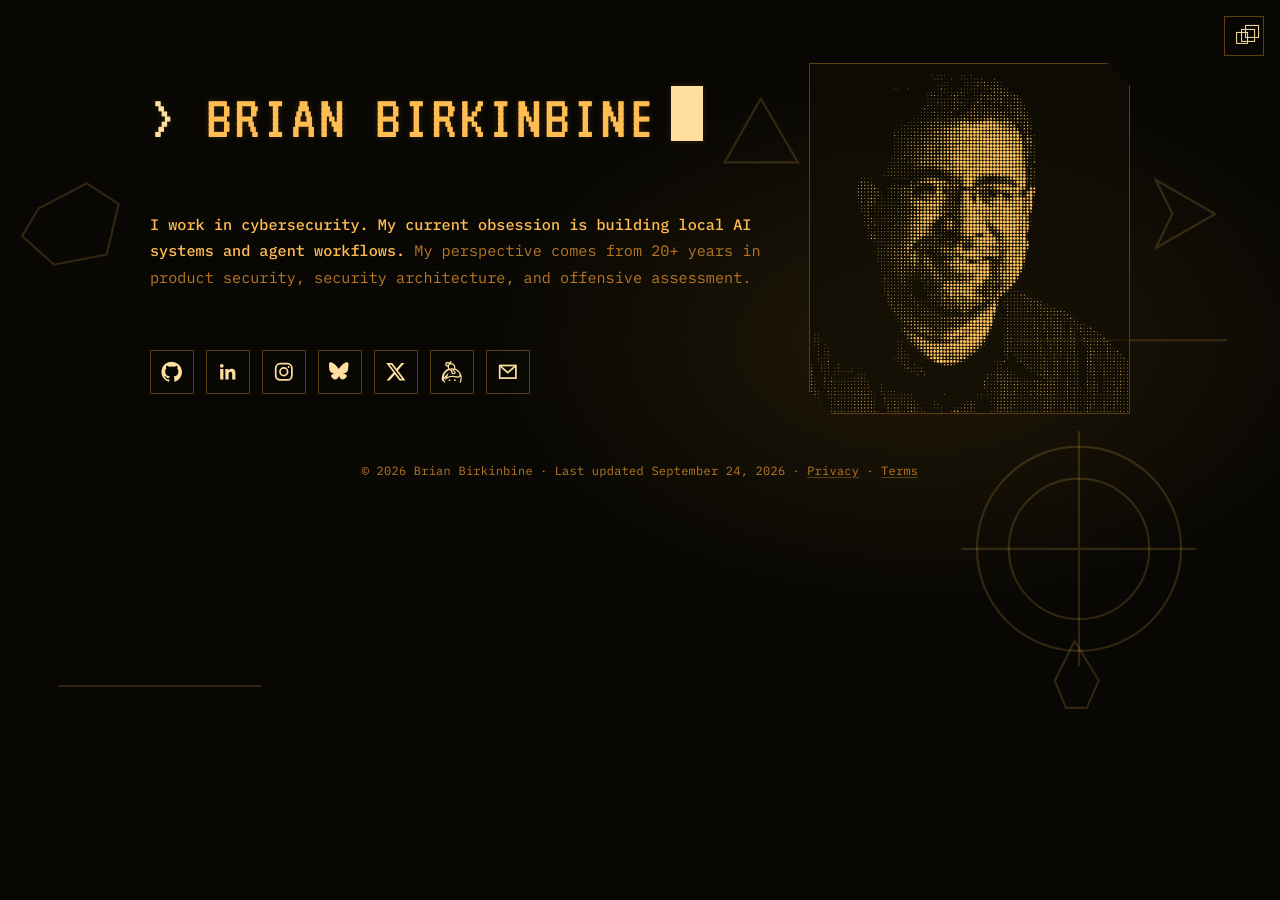
==== index.html @ 3571faff "Refine Easter egg prompts and Origin Code theme" ====
<!DOCTYPE html>
<html lang="en">
  <head>
    <meta charset="UTF-8" />
    <meta name="viewport" content="width=device-width, initial-scale=1.0" />
    <link rel="icon" href="/favicon.svg" type="image/svg+xml" />
    <title>Brian Birkinbine | AI Systems, Agents &amp; Cybersecurity</title>
    <meta name="description" content="Brian Birkinbine works in cybersecurity and is currently focused on building local AI systems and agent workflows, informed by 20+ years in product security, security architecture, and offensive assessment." />
    <link rel="canonical" href="https://brianbirkinbine.com/" />
    <meta property="og:type" content="profile" />
    <meta property="og:locale" content="en_US" />
    <meta property="og:site_name" content="Brian Birkinbine" />
    <meta property="og:title" content="Brian Birkinbine | AI Systems, Agents &amp; Cybersecurity" />
    <meta property="og:description" content="Working in cybersecurity, currently focused on building local AI systems and agent workflows, with 20+ years in product security, security architecture, and offensive assessment." />
    <meta property="og:url" content="https://brianbirkinbine.com/" />
    <meta name="twitter:card" content="summary" />
    <meta name="twitter:title" content="Brian Birkinbine | AI Systems, Agents &amp; Cybersecurity" />
    <meta name="twitter:description" content="Working in cybersecurity, currently focused on building local AI systems and agent workflows, with 20+ years in product security, security architecture, and offensive assessment." />
    <script type="application/ld+json">
      {
        "@context": "https://schema.org",
        "@graph": [
          {
            "@type": "WebSite",
            "@id": "https://brianbirkinbine.com/#website",
            "url": "https://brianbirkinbine.com/",
            "name": "Brian Birkinbine"
          },
          {
            "@type": "ProfilePage",
            "@id": "https://brianbirkinbine.com/#profilepage",
            "url": "https://brianbirkinbine.com/",
            "name": "Brian Birkinbine | AI Systems, Agents & Cybersecurity",
            "isPartOf": { "@id": "https://brianbirkinbine.com/#website" },
            "mainEntity": { "@id": "https://brianbirkinbine.com/#person" }
          },
          {
            "@type": "Person",
            "@id": "https://brianbirkinbine.com/#person",
            "name": "Brian Birkinbine",
            "url": "https://brianbirkinbine.com/",
            "jobTitle": "Senior Cybersecurity Practitioner",
            "description": "Works in cybersecurity and is currently focused on building local AI systems and agent workflows, informed by 20+ years in product security, security architecture, and offensive assessment.",
            "sameAs": [
              "https://github.com/bbirkinbine",
              "https://www.linkedin.com/in/brianbirkinbine/",
              "https://www.instagram.com/brianbirkinbine/",
              "https://bsky.app/profile/brianbirkinbine.bsky.social",
              "https://x.com/brianbirkinbine",
              "https://keybase.io/brianbirkinbine"
            ]
          }
        ]
      }
    </script>
    <link rel="preconnect" href="https://fonts.googleapis.com" />
    <link rel="preconnect" href="https://fonts.gstatic.com" crossorigin />
    <link
      href="https://fonts.googleapis.com/css2?family=IBM+Plex+Mono:wght@400;500;600&amp;family=VT323&amp;display=swap"
      rel="stylesheet"
    />
    <!-- The cursor is waiting. Some passwords are names. Some codes begin with two steps up. -->
    <script src="theme.js?v=20260924-3"></script>
    <script type="module" src="easter-egg.mjs?v=20260924-12"></script>
    <script type="module" src="dot-portrait.mjs?v=20260923-1"></script>
    <link rel="stylesheet" href="styles.css?v=20260924-5" />
  </head>
  <body class="home-page terminal">
    <button class="style-toggle" type="button" aria-label="Switch visual style" title="Switch visual style">
      <span class="style-toggle-icon" aria-hidden="true"></span>
    </button>
    <main class="home" aria-labelledby="page-title">
      <div class="origin-flight" aria-hidden="true">
        <span class="origin-stage">STAGE 01</span>
        <span class="origin-option"></span>
        <span class="origin-option"></span>
        <span class="origin-option"></span>
        <svg class="origin-ship" viewBox="0 0 96 40" shape-rendering="crispEdges">
          <g>
            <rect x="0" y="17" width="10" height="6" fill="#d82800" />
            <rect x="6" y="13" width="14" height="14" fill="#f07818" />
            <rect x="14" y="9" width="22" height="22" fill="#f8f8d8" />
            <rect x="22" y="5" width="18" height="8" fill="#3cbcfc" />
            <rect x="22" y="27" width="18" height="8" fill="#3cbcfc" />
            <rect x="34" y="10" width="24" height="20" fill="#0878d8" />
            <rect x="50" y="14" width="26" height="12" fill="#f8f8d8" />
            <rect x="72" y="17" width="18" height="6" fill="#3cbcfc" />
            <rect x="86" y="19" width="10" height="2" fill="#f8f8d8" />
            <rect x="39" y="13" width="10" height="6" fill="#001848" />
            <rect x="28" y="15" width="8" height="10" fill="#d82800" />
          </g>
        </svg>
      </div>

      <figure class="dot-portrait" role="img" aria-label="Halftone portrait of Brian Birkinbine">
        <canvas data-dot-portrait aria-hidden="true"></canvas>
      </figure>

      <h1 id="page-title">
        <span class="prompt-mark" aria-hidden="true">&gt;</span>
        Brian Birkinbine<span class="terminal-cursor" aria-hidden="true"></span>
      </h1>

      <p class="profile-intro">
        <span class="profile-intro-lede">I work in cybersecurity. My current obsession is building local AI systems and agent workflows.</span>
        My perspective comes from 20+ years in product security, security architecture, and offensive assessment.
      </p>

      <nav class="profile-links" aria-label="Social and professional profiles">
        <a href="https://github.com/bbirkinbine" target="_blank" rel="me noopener noreferrer" aria-label="GitHub" title="GitHub">
          <svg viewBox="0 0 24 24" aria-hidden="true">
            <path d="M12 .7a11.5 11.5 0 0 0-3.64 22.41c.58.1.79-.25.79-.56v-2.23c-3.23.7-3.91-1.37-3.91-1.37-.53-1.34-1.29-1.7-1.29-1.7-1.05-.72.08-.71.08-.71 1.17.08 1.78 1.2 1.78 1.2 1.04 1.78 2.72 1.27 3.38.97.1-.75.4-1.27.74-1.56-2.58-.29-5.29-1.29-5.29-5.68 0-1.26.45-2.28 1.19-3.09-.12-.29-.52-1.46.11-3.05 0 0 .97-.31 3.16 1.18a10.98 10.98 0 0 1 5.75 0c2.19-1.49 3.15-1.18 3.15-1.18.63 1.59.23 2.76.11 3.05.74.81 1.19 1.83 1.19 3.09 0 4.4-2.72 5.38-5.31 5.67.42.36.79 1.07.79 2.16v3.2c0 .31.21.67.8.56A11.5 11.5 0 0 0 12 .7Z" />
          </svg>
        </a>
        <a href="https://www.linkedin.com/in/brianbirkinbine/" target="_blank" rel="me noopener noreferrer" aria-label="LinkedIn" title="LinkedIn">
          <svg viewBox="0 0 24 24" aria-hidden="true">
            <path d="M20.45 20.45h-3.56v-5.57c0-1.33-.03-3.04-1.85-3.04-1.85 0-2.14 1.45-2.14 2.94v5.67H9.34V8.98h3.42v1.57h.05c.47-.9 1.64-1.85 3.37-1.85 3.6 0 4.27 2.37 4.27 5.46v6.29ZM5.32 7.41a2.06 2.06 0 1 1 0-4.12 2.06 2.06 0 0 1 0 4.12Zm1.78 13.04H3.54V8.98H7.1v11.47Z" />
          </svg>
        </a>
        <a href="https://www.instagram.com/brianbirkinbine/" target="_blank" rel="me noopener noreferrer" aria-label="Instagram" title="Instagram">
          <svg class="stroke-icon" viewBox="0 0 24 24" aria-hidden="true">
            <rect x="3" y="3" width="18" height="18" rx="5" />
            <circle cx="12" cy="12" r="4.25" />
            <circle class="icon-dot" cx="17.4" cy="6.7" r="1.1" />
          </svg>
        </a>
        <a href="https://bsky.app/profile/brianbirkinbine.bsky.social" target="_blank" rel="me noopener noreferrer" aria-label="Bluesky" title="Bluesky">
          <svg viewBox="0 0 24 24" aria-hidden="true">
            <path d="M12 10.8c-1.09-2.11-4.05-6.05-6.8-8C2.57.94 1.56 1.27.9 1.57.14 1.91 0 3.08 0 3.77c0 .69.38 5.65.62 6.48.82 2.74 3.72 3.66 6.39 3.36-4.67.69-5.88 2.96-3.31 5.23 4.89 4.32 6.9-.92 7.44-2.11.54 1.19 2.12 6.34 7.35 2.11 2.96-2.4.81-4.54-3.86-5.23 2.67.3 5.57-.62 6.38-3.36.25-.83.63-5.79.63-6.48 0-.69-.14-1.86-.9-2.2-.66-.3-1.67-.62-4.3 1.24-2.75 1.94-5.71 5.88-6.8 7.99H12Z" />
          </svg>
        </a>
        <a href="https://x.com/brianbirkinbine" target="_blank" rel="me noopener noreferrer" aria-label="X" title="X">
          <svg viewBox="0 0 24 24" aria-hidden="true">
            <path d="M18.24 2.25h3.31l-7.23 8.26 8.51 11.24h-6.66l-5.21-6.82-5.97 6.82H1.68l7.73-8.84L1.25 2.25h6.83l4.71 6.23 5.45-6.23Zm-1.16 17.52h1.84L7.08 4.13H5.12l11.96 15.64Z" />
          </svg>
        </a>
        <a href="https://keybase.io/brianbirkinbine" target="_blank" rel="me noopener noreferrer" aria-label="Keybase" title="Keybase">
          <svg viewBox="0 0 24 24" aria-hidden="true">
            <path d="M10.445 21.372a.953.953 0 1 1-.955-.954c.524 0 .951.43.951.955m5.923-.001a.953.953 0 1 1-.958-.954c.526 0 .954.43.954.955m4.544-9.16l-.156-.204c-.046-.06-.096-.116-.143-.175-.045-.06-.094-.113-.141-.169-.104-.12-.21-.239-.32-.359l-.075-.08-.091-.099-.135-.13c-.015-.019-.032-.035-.05-.054a10.87 10.87 0 0 0-3.955-2.504l-.23-.078.035-.083a4.109 4.109 0 0 0-.12-3.255 4.11 4.11 0 0 0-2.438-2.16c-.656-.216-1.23-.319-1.712-.305-.033-.105-.1-.577.496-1.848L10.662 0l-.287.399c-.33.455-.648.895-.945 1.328a1.857 1.857 0 0 0-1.245-.58L6.79 1.061h-.012c-.033-.003-.07-.003-.104-.003-.99 0-1.81.771-1.87 1.755l-.088 1.402v.003a1.876 1.876 0 0 0 1.755 1.98l1.002.06c-.065.84.073 1.62.405 2.306a11.28 11.28 0 0 0-3.66 2.484C.912 14.392.912 18.052.912 20.995v1.775l1.305-1.387c.266.93.652 1.807 1.145 2.615H5.06a9.197 9.197 0 0 1-1.68-3.848l1.913-2.03-.985 3.09 1.74-1.267c3.075-2.234 6.745-2.75 10.91-1.53 1.806.533 3.56.04 4.474-1.256l.104-.165c.09.498.14.998.14 1.496 0 1.563-.254 3.687-1.38 5.512h1.612c.776-1.563 1.181-3.432 1.181-5.512-.001-2.2-.786-4.421-2.184-6.274zM8.894 6.192c.122-1.002.577-1.949 1.23-2.97a1.36 1.36 0 0 0 1.283.749c.216-.008.604.025 1.233.232a2.706 2.706 0 0 1 1.608 1.425c.322.681.349 1.442.079 2.15a2.69 2.69 0 0 1-.806 1.108l-.408-.502-.002-.003a1.468 1.468 0 0 0-2.06-.205c-.334.27-.514.66-.534 1.058-1.2-.54-1.8-1.643-1.628-3.04zm4.304 5.11l-.52.425a.228.228 0 0 1-.323-.032l-.11-.135a.238.238 0 0 1 .034-.334l.51-.42-1.056-1.299a.307.307 0 0 1 .044-.436.303.303 0 0 1 .435.041l2.963 3.646a.309.309 0 0 1-.168.499.315.315 0 0 1-.31-.104l-.295-.365-1.045.854a.244.244 0 0 1-.154.055.237.237 0 0 1-.186-.09l-.477-.58a.24.24 0 0 1 .035-.335l1.05-.858-.425-.533zM7.752 4.866l-1.196-.075a.463.463 0 0 1-.435-.488l.09-1.4a.462.462 0 0 1 .461-.437h.024l1.401.091a.459.459 0 0 1 .433.488l-.007.101a9.27 9.27 0 0 0-.773 1.72zm12.525 11.482c-.565.805-1.687 1.08-2.924.718-3.886-1.141-7.397-.903-10.469.7l1.636-5.122-5.29 5.609c.098-3.762 2.452-6.967 5.757-8.312.471.373 1.034.66 1.673.841.16.044.322.074.48.102a1.41 1.41 0 0 0 .21 1.408l.075.09c-.172.45-.105.975.221 1.374l.476.582a1.39 1.39 0 0 0 1.079.513c.32 0 .635-.111.886-.314l.285-.232c.174.074.367.113.566.113a1.45 1.45 0 0 0 .928-.326c.623-.51.72-1.435.209-2.06l-1.67-2.057a4.07 4.07 0 0 0 .408-.38c.135.036.27.077.4.12.266.096.533.197.795.314a9.55 9.55 0 0 1 2.77 1.897c.03.03.06.055.086.083l.17.176c.038.039.076.079.11.12.08.085.16.175.24.267l.126.15c.045.053.086.104.13.16l.114.15c.04.05.079.102.117.154.838 1.149.987 2.329.404 3.157v.005zM7.718 4.115l-.835-.05.053-.836.834.051z" />
          </svg>
        </a>
        <a href="mailto:brianbirkinbine@protonmail.com" aria-label="Email Brian Birkinbine" title="Email">
          <svg class="stroke-icon" viewBox="0 0 24 24" aria-hidden="true">
            <rect x="3" y="5" width="18" height="14" />
            <path d="m4 6 8 7 8-7" />
          </svg>
        </a>
      </nav>

      <div class="origin-power-meter" aria-hidden="true">
        <span class="is-active">SPEED UP</span>
        <span>MISSILE</span>
        <span>DOUBLE</span>
        <span>LASER</span>
        <span>OPTION</span>
        <span>SHIELD</span>
      </div>
    </main>
    <footer class="site-footer">
      <span>&copy; 2026 Brian Birkinbine</span>
      <span aria-hidden="true">&middot;</span>
      <span>Last updated <time datetime="2026-09-24">September 24, 2026</time></span>
      <span aria-hidden="true">&middot;</span>
      <a href="/privacy.html">Privacy</a>
      <span aria-hidden="true">&middot;</span>
      <a href="/terms.html">Terms</a>
    </footer>
  </body>
</html>
---- styles.css ----
/*
 * Visual direction inspired by terminal.css by Jonas D. (MIT).
 * https://github.com/Gioni06/terminal.css
 */

:root {
  color-scheme: dark;
  --background: #020503;
  --surface: #06140a;
  --text: #55f27a;
  --muted: #2fae51;
  --line: #1d5f2f;
  --accent: #9affad;
  --accent-ink: #001405;
  --glow: 0 0 14px rgba(85, 242, 122, 0.3);
  --scanline: rgba(85, 242, 122, 0.04);
  --portrait-dot: #9affad;
}

:root[data-style="terminal"] {
  --background: #020503;
  --surface: #06140a;
  --text: #55f27a;
  --muted: #2fae51;
  --line: #1d5f2f;
  --accent: #9affad;
  --accent-ink: #001405;
  --glow: 0 0 14px rgba(85, 242, 122, 0.3);
  --scanline: rgba(85, 242, 122, 0.04);
  --portrait-dot: #9affad;
}

:root[data-style="arcade-night"] {
  --background: #05050b;
  --surface: rgba(12, 12, 25, 0.94);
  --text: #f4f5ff;
  --muted: #a8a5ca;
  --line: #514a7a;
  --accent: #ffcf45;
  --accent-ink: #171003;
  --glow: none;
  --scanline: rgba(146, 132, 255, 0.025);
  --portrait-dot: #73ecff;
}

:root[data-style="vector-field"] {
  --background: #080704;
  --surface: rgba(18, 15, 6, 0.91);
  --text: #ffbd52;
  --muted: #b87825;
  --line: #5f3d13;
  --accent: #ffe0a1;
  --accent-ink: #1a0d00;
  --glow: 0 0 7px rgba(255, 189, 82, 0.16);
  --scanline: rgba(255, 189, 82, 0.025);
  --portrait-dot: #ffc45f;
}

:root[data-style="red-grid"] {
  --background: #070302;
  --surface: rgba(22, 6, 4, 0.84);
  --text: #ff6047;
  --muted: #d96a55;
  --line: #6d2118;
  --accent: #ffc1a4;
  --accent-ink: #240300;
  --glow: 0 0 9px rgba(255, 61, 37, 0.2);
  --scanline: rgba(255, 62, 36, 0.018);
  --portrait-dot: #ff6b4d;
}

:root[data-style="origin-code"] {
  --background: #000718;
  --surface: #000d34;
  --text: #f8f8d8;
  --muted: #3cbcfc;
  --line: #0878d8;
  --accent: #f07818;
  --accent-ink: #180600;
  --glow: 3px 0 0 #0878d8, -3px 0 0 #d82800;
  --scanline: rgba(60, 188, 252, 0.025);
  --portrait-dot: #3cbcfc;
}

* {
  box-sizing: border-box;
  text-rendering: geometricprecision;
}

*::selection {
  color: var(--accent-ink);
  background: var(--accent);
}

html {
  font-family: "IBM Plex Mono", "Lucida Console", "Courier New", monospace;
  background: var(--background);
  color: var(--text);
}

body {
  position: relative;
  margin: 0;
  min-height: 100vh;
  color: var(--text);
  line-height: 1.6;
  background: var(--background);
  transition: color 140ms ease, background-color 140ms ease;
}

body::before {
  position: fixed;
  z-index: 10;
  inset: 0;
  pointer-events: none;
  content: "";
  background: repeating-linear-gradient(
    to bottom,
    transparent 0,
    transparent 3px,
    var(--scanline) 4px
  );
}

a {
  color: var(--accent);
  text-decoration: none;
}

a:hover,
a:focus-visible {
  color: var(--accent-ink);
  background: var(--accent);
}

a:focus-visible {
  outline: 1px solid var(--accent);
  outline-offset: 4px;
}

.home-page {
  display: flex;
  flex-direction: column;
  padding: clamp(3.5rem, 7vh, 5rem) 1.5rem 2rem;
}

.home {
  position: relative;
  z-index: 1;
  width: min(100%, 700px);
  margin: 0 auto;
  text-align: center;
}

.dot-portrait {
  width: clamp(13rem, 26vw, 15rem);
  max-width: 100%;
  margin: 0 auto 1.35rem;
}

.dot-portrait canvas {
  display: block;
  width: 100%;
  height: auto;
  aspect-ratio: 96 / 105;
}

.home h1 {
  margin: 0;
  color: var(--text);
  font-family: "VT323", "IBM Plex Mono", monospace;
  font-size: clamp(2.4rem, 7vw, 4rem);
  font-weight: 400;
  letter-spacing: 0.04em;
  line-height: 1.1;
  text-transform: uppercase;
  text-shadow: var(--glow);
}

.prompt-mark {
  color: var(--accent);
}

.profile-intro {
  position: relative;
  width: min(100%, 44rem);
  margin: 2rem auto 0;
  color: var(--muted);
  font-size: 0.95rem;
  line-height: 1.75;
  text-align: left;
}

.profile-intro-lede {
  color: var(--text);
  font-weight: 500;
}

.terminal-cursor {
  display: inline-block;
  width: 0.5em;
  height: 0.85em;
  margin-left: 0.22em;
  vertical-align: -0.06em;
  background: var(--accent);
  animation: terminal-cursor 900ms steps(1, end) infinite;
  box-shadow: var(--glow);
}

@keyframes terminal-cursor {
  0%,
  48% {
    opacity: 1;
  }

  49%,
  100% {
    opacity: 0;
  }
}

.easter-egg-message {
  position: fixed;
  z-index: 100;
  inset: 0;
  display: grid;
  padding: 1.5rem;
  place-items: center;
  pointer-events: none;
  opacity: 0;
  background: rgba(0, 0, 0, 0.72);
  transition: opacity 160ms ease;
}

.easter-egg-message.is-visible {
  opacity: 1;
}

.easter-egg-message__panel {
  width: min(100%, 36rem);
  padding: 1.5rem;
  color: #7cff9a;
  border: 1px solid currentColor;
  background: #020a04;
  box-shadow: 0 0 24px rgba(77, 255, 117, 0.2);
  font-family: "IBM Plex Mono", "Lucida Console", "Courier New", monospace;
  font-size: clamp(0.86rem, 2.8vw, 1.05rem);
  letter-spacing: 0.04em;
  text-transform: uppercase;
}

.easter-egg-message__panel p {
  margin: 0;
}

.easter-egg-message__panel p + p {
  margin-top: 0.55rem;
}

.easter-egg-message--origin .easter-egg-message__panel {
  color: #8be9ff;
  border-color: #ffad24;
  background: #02051a;
  box-shadow: 0 0 26px rgba(61, 194, 255, 0.25);
}

.easter-egg-message--origin .easter-egg-message__panel p:first-child {
  color: #ffad24;
}

.easter-egg-message--sudo .easter-egg-message__panel {
  color: var(--text);
  border-color: var(--line);
  background: var(--background);
  box-shadow: var(--glow);
  text-transform: none;
}

.easter-egg-message--prompt {
  pointer-events: auto;
}

.easter-egg-choices {
  display: flex;
  gap: 0.75rem;
  justify-content: flex-end;
  margin-top: 1.35rem;
}

.easter-egg-choice {
  min-width: 5.5rem;
  min-height: 2.75rem;
  padding: 0.55rem 1rem;
  color: #7cff9a;
  border: 1px solid currentColor;
  border-radius: 0;
  background: transparent;
  font: inherit;
  letter-spacing: 0.08em;
  cursor: pointer;
}

.easter-egg-choice:hover,
.easter-egg-choice:focus-visible {
  color: #020a04;
  background: #7cff9a;
  outline: 0;
}

.easter-egg-choice:focus-visible {
  box-shadow: 0 0 0 2px #020a04, 0 0 0 3px #7cff9a;
}

.profile-links {
  display: flex;
  align-items: center;
  justify-content: center;
  gap: 0.75rem;
  margin-top: 1.5rem;
}

.origin-flight,
.origin-power-meter {
  display: none;
}

.profile-links a {
  display: grid;
  width: 2.75rem;
  height: 2.75rem;
  place-items: center;
  color: var(--accent);
  border: 1px solid var(--line);
  border-radius: 0;
  background: transparent;
  transition: color 120ms ease, background-color 120ms ease, border-color 120ms ease;
}

.profile-links a:hover,
.profile-links a:focus-visible {
  color: var(--accent-ink);
  background: var(--accent);
  border-color: var(--accent);
}

.profile-links svg {
  width: 1.35rem;
  height: 1.35rem;
  fill: currentColor;
}

.profile-links .stroke-icon {
  fill: none;
  stroke: currentColor;
  stroke-width: 1.9;
}

.profile-links .icon-dot {
  fill: currentColor;
  stroke: none;
}

.site-footer {
  position: relative;
  z-index: 1;
  display: flex;
  flex-wrap: wrap;
  gap: 0.45rem;
  justify-content: center;
  margin-top: auto;
  padding: 1rem 1.5rem;
  color: var(--muted);
  font-size: 0.75rem;
  letter-spacing: 0.02em;
  text-align: center;
}

.site-footer a {
  color: var(--muted);
  text-decoration: underline;
  text-decoration-color: var(--line);
  text-underline-offset: 0.2em;
}

.home-page .site-footer {
  position: static;
  margin-top: 2rem;
  padding: 1rem 0;
}

.content-page {
  display: flex;
  flex-direction: column;
  min-height: 100vh;
}

.content-shell {
  position: relative;
  z-index: 1;
  width: min(calc(100% - 3rem), 760px);
  margin: 0 auto;
  padding: 3.5rem 0 4rem;
  line-height: 1.75;
}

.content-shell h1 {
  margin: 1rem 0 0.25rem;
  color: var(--text);
  font-family: "VT323", "IBM Plex Mono", monospace;
  font-size: clamp(2.5rem, 7vw, 4rem);
  font-weight: 400;
  letter-spacing: 0.03em;
  line-height: 1;
  text-transform: uppercase;
  text-shadow: var(--glow);
}

.content-shell h2 {
  margin: 0 0 0.7rem;
  color: var(--text);
  font-size: 1rem;
  font-weight: 600;
}

.content-shell p {
  margin: 0 0 1rem;
}

.content-shell section {
  margin: 1rem 0;
  padding: 1.15rem 1.3rem;
  border: 1px solid var(--line);
  border-left: 3px solid var(--accent);
  background: var(--surface);
}

.content-shell section p:last-child {
  margin-bottom: 0;
}

.content-shell section a {
  text-decoration: underline;
  text-decoration-color: var(--line);
  text-underline-offset: 0.2em;
}

.back-link,
.page-kicker,
.effective-date {
  color: var(--muted);
  font-size: 0.8rem;
}

.page-kicker {
  margin-top: 2rem !important;
  margin-bottom: 0 !important;
  text-transform: uppercase;
}

.effective-date {
  margin-bottom: 2.5rem !important;
}

.back-link {
  display: inline-block;
  padding: 0.25rem 0.5rem;
  border: 1px solid var(--line);
}

.style-toggle {
  position: fixed;
  z-index: 20;
  top: 1rem;
  right: 1rem;
  display: grid;
  width: 2.5rem;
  height: 2.5rem;
  padding: 0;
  place-items: center;
  color: var(--accent);
  background: var(--background);
  border: 1px solid var(--line);
  border-radius: 0;
  cursor: pointer;
  transition: color 120ms ease, background-color 120ms ease, border-color 120ms ease;
}

.style-toggle:hover,
.style-toggle:focus-visible {
  color: var(--accent-ink);
  background: var(--accent);
  border-color: var(--accent);
}

.style-toggle:focus-visible {
  outline: 1px solid var(--accent);
  outline-offset: 4px;
}

.style-toggle-icon,
.style-toggle-icon::before,
.style-toggle-icon::after {
  position: absolute;
  width: 0.72rem;
  height: 0.72rem;
  border: 1.5px solid currentColor;
  content: "";
}

.style-toggle-icon {
  position: relative;
  transform: translate(-0.12rem, 0.12rem);
}

.style-toggle-icon::before {
  top: -0.28rem;
  left: 0.26rem;
}

.style-toggle-icon::after {
  top: -0.52rem;
  left: 0.5rem;
}

/* Arcade Night: colorful raster-era cabinet art using original abstract sprites. */
:root[data-style="arcade-night"] body {
  background:
    radial-gradient(circle at 12% 14%, rgba(255, 74, 181, 0.11), transparent 26%),
    radial-gradient(circle at 88% 82%, rgba(59, 221, 255, 0.11), transparent 28%),
    var(--background);
}

:root[data-style="arcade-night"] body::after {
  position: fixed;
  z-index: 0;
  inset: 0;
  pointer-events: none;
  content: "";
  opacity: 0.78;
  color: var(--line);
  background-image:
    url("data:image/svg+xml,%3Csvg xmlns='http://www.w3.org/2000/svg' width='1200' height='760' viewBox='0 0 1200 760'%3E%3Cg fill='none' stroke-linecap='square' stroke-width='4'%3E%3Cpath stroke='%23ff4fba' stroke-opacity='.28' d='M82 132h12v12h12v12H94v12H82v-12H70v-12h12zM1055 505h14v14h14v14h-14v14h-14v-14h-14v-14h14z'/%3E%3Cpath stroke='%236ee7ff' stroke-opacity='.24' d='M1060 110l30 18-30 18 8-18zM130 590l34-18 16 16-16 16z'/%3E%3Cpath stroke='%23ffcf45' stroke-opacity='.24' d='M216 234h13v13h13v13h-13v13h-13v-13h-13v-13h13zM916 642h12v12h12v12h-12v12h-12v-12h-12v-12h12z'/%3E%3Cpath stroke='%239f8cff' stroke-opacity='.22' d='M973 275l14-13 21 7 7 21-14 16-24-5-8-14zM213 650l16-14 22 9 4 23-18 13-22-9z'/%3E%3C/g%3E%3C/svg%3E"),
    radial-gradient(circle, currentColor 0 1px, transparent 1.4px);
  background-position: center, 11px 17px;
  background-size: min(100vw, 1200px) auto, 83px 83px;
}

:root[data-style="arcade-night"] .home {
  display: grid;
  grid-template-areas:
    "portrait title"
    "portrait intro"
    "portrait links";
  grid-template-columns: minmax(12rem, 0.78fr) minmax(0, 1.55fr);
  gap: 1.15rem 2rem;
  align-items: start;
  width: min(100%, 940px);
  text-align: left;
}

:root[data-style="arcade-night"] .dot-portrait {
  grid-area: portrait;
  align-self: center;
  width: 100%;
  margin: 0;
  border-bottom: 3px solid var(--accent);
  background: linear-gradient(180deg, transparent, color-mix(in srgb, var(--surface) 72%, transparent));
}

:root[data-style="arcade-night"] .home h1 {
  grid-area: title;
  align-self: end;
  font-size: clamp(2.5rem, 5.5vw, 4rem);
  text-align: left;
}

:root[data-style="arcade-night"] .profile-intro {
  grid-area: intro;
  width: 100%;
  margin: 0;
}

:root[data-style="arcade-night"] .profile-links {
  grid-area: links;
  justify-content: flex-start;
  margin-top: 0.25rem;
}

:root[data-style="arcade-night"] .profile-links a:nth-child(3n + 1) {
  color: #ff4fba;
}

:root[data-style="arcade-night"] .profile-links a:nth-child(3n + 2) {
  color: #6ee7ff;
}

/* Vector Field: sparse amber line art and an offset instrument-panel composition. */
:root[data-style="vector-field"] body {
  background:
    radial-gradient(ellipse at 72% 38%, rgba(255, 176, 40, 0.1), transparent 34%),
    var(--background);
}

:root[data-style="vector-field"] body::after {
  position: fixed;
  z-index: 0;
  inset: 0;
  pointer-events: none;
  content: "";
  background-image: url("data:image/svg+xml,%3Csvg xmlns='http://www.w3.org/2000/svg' width='1280' height='820' viewBox='0 0 1280 820'%3E%3Cg fill='none' stroke='%23ffbd52' stroke-opacity='.17' stroke-width='2'%3E%3Cpath d='M92 190l44-23 29 19-11 46-48 9-29-26zM1110 164l54 31-54 31 15-31zM1018 620l18-36 22 36-11 25h-19zM110 625h185M985 310h190M750 90l34 58-67 0z'/%3E%3Ccircle cx='1040' cy='500' r='64'/%3E%3Ccircle cx='1040' cy='500' r='93'/%3E%3Cpath d='M933 500h214M1040 393v214'/%3E%3C/g%3E%3C/svg%3E");
  background-position: center;
  background-size: cover;
}

:root[data-style="vector-field"] .home {
  display: grid;
  grid-template-areas:
    "title portrait"
    "intro portrait"
    "links portrait";
  grid-template-columns: minmax(0, 1.35fr) minmax(15rem, 0.7fr);
  gap: 1.2rem 2.5rem;
  align-items: center;
  width: min(100%, 980px);
  text-align: left;
}

:root[data-style="vector-field"] .dot-portrait {
  grid-area: portrait;
  width: 100%;
  margin: 0;
  border: 1px solid var(--line);
  clip-path: polygon(0 0, calc(100% - 1.4rem) 0, 100% 1.4rem, 100% 100%, 1.4rem 100%, 0 calc(100% - 1.4rem));
  background: color-mix(in srgb, var(--surface) 72%, transparent);
}

:root[data-style="vector-field"] .home h1 {
  grid-area: title;
  text-align: left;
}

:root[data-style="vector-field"] .profile-intro {
  grid-area: intro;
  width: 100%;
  margin: 0;
}

:root[data-style="vector-field"] .profile-links {
  grid-area: links;
  justify-content: flex-start;
  margin-top: 0;
}

/* Red Grid City: original generic neon city and road-grid language. */
:root[data-style="red-grid"] body {
  overflow-x: hidden;
  background:
    radial-gradient(circle at 50% 16%, rgba(255, 55, 30, 0.16), transparent 34%),
    var(--background);
}

:root[data-style="red-grid"] body::after {
  position: fixed;
  z-index: 0;
  top: 43%;
  right: -24%;
  bottom: -42%;
  left: -24%;
  pointer-events: none;
  content: "";
  background-image:
    linear-gradient(rgba(255, 67, 39, 0.15) 1px, transparent 1px),
    linear-gradient(90deg, rgba(255, 67, 39, 0.15) 1px, transparent 1px);
  background-size: 54px 54px;
  mask-image: linear-gradient(to bottom, transparent, rgba(0, 0, 0, 0.82));
  transform: perspective(430px) rotateX(59deg);
  transform-origin: center bottom;
}

:root[data-style="red-grid"] .home {
  width: min(100%, 960px);
}

:root[data-style="red-grid"] .home::before {
  position: absolute;
  z-index: 0;
  top: 2rem;
  right: 50%;
  width: min(96vw, 1080px);
  height: 24rem;
  pointer-events: none;
  content: "";
  background-image: url("data:image/svg+xml,%3Csvg xmlns='http://www.w3.org/2000/svg' width='1080' height='380' viewBox='0 0 1080 380'%3E%3Cg fill='none' stroke='%23ff4a32' stroke-opacity='.19' stroke-width='2'%3E%3Cpath d='M0 340h1080M35 340V198h72v142M122 340V276h94v64M236 340V144h58v196M312 340V172h110v168M447 340V258h73v82M540 340V108h116v232M680 340V224h65v116M766 340V152h101v188M890 340V284h58v56M968 340V190h82v150'/%3E%3Cpath d='M52 228h38M141 300h56M246 174h38M334 202h66M460 284h48M566 138h65M690 254h43M786 182h58M900 308h38M986 220h45M70 198V142M265 144V88M602 108V50M817 152V96M1008 190V130'/%3E%3C/g%3E%3C/svg%3E");
  background-position: center bottom;
  background-repeat: no-repeat;
  background-size: contain;
  transform: translateX(50%);
}

:root[data-style="red-grid"] .home > * {
  position: relative;
  z-index: 1;
}

:root[data-style="red-grid"] .dot-portrait {
  width: clamp(12rem, 23vw, 14rem);
  padding: 0.5rem;
  border: 1px solid var(--line);
  clip-path: polygon(14% 0, 86% 0, 100% 14%, 100% 86%, 86% 100%, 14% 100%, 0 86%, 0 14%);
  background: color-mix(in srgb, var(--surface) 82%, transparent);
}

:root[data-style="red-grid"] .home h1 {
  letter-spacing: 0.1em;
}

:root[data-style="red-grid"] .profile-intro {
  width: min(100%, 46rem);
}

:root[data-style="red-grid"] .profile-links a {
  clip-path: polygon(0.35rem 0, 100% 0, 100% calc(100% - 0.35rem), calc(100% - 0.35rem) 100%, 0 100%, 0 0.35rem);
  background-color: color-mix(in srgb, var(--surface) 88%, transparent);
}

/* Origin Code: original pixel art in the visual language of a 1986 side-scrolling shooter. */
:root[data-style="origin-code"] body {
  overflow-x: hidden;
  background: #000718;
}

:root[data-style="origin-code"] body::after {
  position: fixed;
  z-index: 0;
  inset: 0;
  pointer-events: none;
  content: "";
  opacity: 0.72;
  image-rendering: pixelated;
  background-image: url("data:image/svg+xml,%3Csvg xmlns='http://www.w3.org/2000/svg' width='512' height='320' viewBox='0 0 512 320' shape-rendering='crispEdges'%3E%3Crect width='512' height='320' fill='%23000718'/%3E%3Cg fill='%23f8f8d8' opacity='.72'%3E%3Crect x='31' y='52' width='3' height='3'/%3E%3Crect x='104' y='119' width='2' height='2'/%3E%3Crect x='181' y='72' width='3' height='3'/%3E%3Crect x='252' y='146' width='2' height='2'/%3E%3Crect x='336' y='48' width='2' height='2'/%3E%3Crect x='407' y='126' width='3' height='3'/%3E%3Crect x='477' y='83' width='2' height='2'/%3E%3C/g%3E%3Cg fill='%230878d8'%3E%3Crect x='0' y='0' width='512' height='12'/%3E%3Crect x='0' y='12' width='56' height='12'/%3E%3Crect x='80' y='12' width='88' height='12'/%3E%3Crect x='196' y='12' width='120' height='12'/%3E%3Crect x='340' y='12' width='60' height='12'/%3E%3Crect x='428' y='12' width='84' height='12'/%3E%3Crect x='0' y='296' width='512' height='24'/%3E%3Crect x='0' y='280' width='72' height='16'/%3E%3Crect x='96' y='272' width='80' height='24'/%3E%3Crect x='200' y='284' width='104' height='12'/%3E%3Crect x='328' y='264' width='96' height='32'/%3E%3Crect x='448' y='276' width='64' height='20'/%3E%3C/g%3E%3Cg fill='%233cbcfc'%3E%3Crect x='16' y='12' width='28' height='4'/%3E%3Crect x='102' y='12' width='44' height='4'/%3E%3Crect x='220' y='12' width='76' height='4'/%3E%3Crect x='358' y='12' width='26' height='4'/%3E%3Crect x='18' y='280' width='38' height='4'/%3E%3Crect x='112' y='272' width='48' height='4'/%3E%3Crect x='224' y='284' width='58' height='4'/%3E%3Crect x='346' y='264' width='62' height='4'/%3E%3C/g%3E%3Cg fill='%23f07818'%3E%3Crect x='455' y='174' width='12' height='4'/%3E%3Crect x='459' y='170' width='4' height='12'/%3E%3Crect x='63' y='198' width='8' height='4'/%3E%3Crect x='67' y='194' width='4' height='12'/%3E%3C/g%3E%3C/svg%3E");
  background-position: 0 bottom;
  background-repeat: repeat-x;
  background-size: 512px 320px;
  animation: origin-scroll 18s steps(64, end) infinite;
}

@keyframes origin-scroll {
  to {
    background-position: -512px bottom;
  }
}

:root[data-style="origin-code"] .home {
  display: grid;
  grid-template-areas:
    "flight flight"
    "portrait title"
    "portrait intro"
    "portrait links"
    "meter meter";
  grid-template-columns: minmax(12rem, 0.7fr) minmax(0, 1.6fr);
  gap: 0.9rem 2rem;
  align-items: center;
  width: min(100%, 980px);
  padding: 1rem 1.25rem 1.25rem;
  border: 4px solid #0878d8;
  background: #000d34;
  box-shadow: 8px 8px 0 #001848;
  text-align: left;
}

:root[data-style="origin-code"] .origin-flight {
  grid-area: flight;
  display: flex;
  height: 4.5rem;
  align-items: center;
  justify-content: flex-end;
  gap: 0.8rem;
  padding: 0 0.75rem;
  border-bottom: 4px solid #0878d8;
  background: #000718;
  overflow: hidden;
}

:root[data-style="origin-code"] .origin-stage {
  margin-right: auto;
  color: #f8f8d8;
  font-family: "VT323", monospace;
  font-size: 1.25rem;
  letter-spacing: 0.12em;
}

:root[data-style="origin-code"] .origin-option {
  width: 0.9rem;
  height: 0.9rem;
  flex: 0 0 auto;
  border: 3px solid #f07818;
  background: #d82800;
  box-shadow: 2px 2px 0 #f8f8d8;
}

:root[data-style="origin-code"] .origin-ship {
  width: 8rem;
  height: auto;
  flex: 0 0 auto;
  image-rendering: pixelated;
  filter: drop-shadow(4px 4px 0 #001848);
  animation: origin-ship-bob 700ms steps(2, end) infinite;
}

@keyframes origin-ship-bob {
  50% {
    transform: translateY(-2px);
  }
}

:root[data-style="origin-code"] .dot-portrait {
  grid-area: portrait;
  width: 100%;
  margin: 0;
  padding: 0.4rem;
  border: 4px solid #3cbcfc;
  background: #000718;
  image-rendering: pixelated;
}

:root[data-style="origin-code"] .home h1 {
  grid-area: title;
  align-self: end;
  color: var(--text);
  font-size: clamp(2.6rem, 5vw, 4rem);
  letter-spacing: 0.08em;
  text-align: left;
}

:root[data-style="origin-code"] .prompt-mark,
:root[data-style="origin-code"] .terminal-cursor {
  color: #f07818;
  background: #f07818;
}

:root[data-style="origin-code"] .profile-intro {
  grid-area: intro;
  width: 100%;
  margin: 0;
}

:root[data-style="origin-code"] .profile-links {
  grid-area: links;
  justify-content: flex-start;
  margin-top: 0.3rem;
}

:root[data-style="origin-code"] .profile-links a {
  color: #f8f8d8;
  border: 3px solid #0878d8;
  background: #000718;
  box-shadow: 3px 3px 0 #001848;
}

:root[data-style="origin-code"] .origin-power-meter {
  grid-area: meter;
  display: grid;
  grid-template-columns: repeat(6, minmax(0, 1fr));
  gap: 4px;
  margin-top: 0.35rem;
  padding: 4px;
  border: 4px solid #3cbcfc;
  background: #000718;
}

:root[data-style="origin-code"] .origin-power-meter span {
  padding: 0.25rem 0.15rem;
  color: #3cbcfc;
  border: 2px solid #0878d8;
  font-family: "VT323", monospace;
  font-size: clamp(0.85rem, 1.6vw, 1.15rem);
  letter-spacing: 0.04em;
  line-height: 1;
  text-align: center;
}

:root[data-style="origin-code"] .origin-power-meter .is-active {
  color: #180600;
  border-color: #f8f8d8;
  background: #f07818;
}

@media (max-width: 760px) {
  :root[data-style="arcade-night"] .home,
  :root[data-style="vector-field"] .home,
  :root[data-style="origin-code"] .home {
    display: block;
    width: min(100%, 700px);
    text-align: center;
  }

  :root[data-style="arcade-night"] .dot-portrait,
  :root[data-style="vector-field"] .dot-portrait,
  :root[data-style="origin-code"] .dot-portrait {
    width: clamp(12rem, 58vw, 15rem);
    margin: 0 auto 1.1rem;
  }

  :root[data-style="arcade-night"] .home h1,
  :root[data-style="vector-field"] .home h1,
  :root[data-style="origin-code"] .home h1 {
    text-align: center;
  }

  :root[data-style="arcade-night"] .profile-intro,
  :root[data-style="vector-field"] .profile-intro,
  :root[data-style="origin-code"] .profile-intro {
    margin: 2rem auto 0;
  }

  :root[data-style="arcade-night"] .profile-links,
  :root[data-style="vector-field"] .profile-links,
  :root[data-style="origin-code"] .profile-links {
    justify-content: center;
    margin-top: 1.3rem;
  }

  :root[data-style="origin-code"] .home {
    padding: 0.75rem;
  }

  :root[data-style="origin-code"] .origin-flight {
    margin-bottom: 1rem;
  }

  :root[data-style="origin-code"] .origin-stage {
    display: none;
  }

  :root[data-style="origin-code"] .origin-option {
    width: 0.7rem;
    height: 0.7rem;
    border-width: 2px;
  }

  :root[data-style="origin-code"] .origin-ship {
    width: 6.5rem;
  }

  :root[data-style="origin-code"] .origin-power-meter {
    grid-template-columns: repeat(3, minmax(0, 1fr));
    margin-top: 1rem;
  }
}

@media (prefers-reduced-motion: reduce) {
  *,
  *::before,
  *::after {
    scroll-behavior: auto !important;
    animation-duration: 0.01ms !important;
    animation-iteration-count: 1 !important;
    transition-duration: 0.01ms !important;
  }

  .terminal-cursor {
    opacity: 1;
  }

  :root[data-style="red-grid"] body::after {
    transform: none;
  }

  :root[data-style="origin-code"] body::after,
  :root[data-style="origin-code"] .origin-ship {
    animation: none;
  }
}

@media (max-width: 600px) {
  .home-page {
    padding: 3.75rem 1rem 1.5rem;
  }

  .dot-portrait {
    margin-bottom: 1.1rem;
  }

  .home h1 {
    font-size: clamp(2.25rem, 9.2vw, 3rem);
  }

  .profile-links {
    gap: 0.3rem;
  }

  .profile-links a {
    width: 2.25rem;
    height: 2.25rem;
  }

  .content-shell {
    width: min(calc(100% - 2rem), 760px);
    padding-top: 4.5rem;
  }

  .content-shell section {
    padding: 1rem;
  }

  .profile-intro {
    font-size: 0.85rem;
  }

}

@media (forced-colors: active) {
  :root {
    --background: Canvas;
    --surface: Canvas;
    --text: CanvasText;
    --muted: CanvasText;
    --line: ButtonBorder;
    --accent: LinkText;
    --accent-ink: Canvas;
    --glow: none;
    --scanline: transparent;
    --portrait-dot: CanvasText;
  }

  body,
  :root[data-style] body {
    background: Canvas;
  }

  body::before,
  body::after,
  .home::before {
    display: none;
  }

  .dot-portrait,
  .content-shell section,
  .profile-links a {
    color: CanvasText;
    border-color: ButtonBorder;
    background: Canvas;
    box-shadow: none;
    clip-path: none;
    backdrop-filter: none;
  }

  .style-toggle {
    color: ButtonText;
    border-color: ButtonBorder;
    background: ButtonFace;
  }
}

@media print {
  :root {
    color-scheme: light;
    --background: #ffffff;
    --surface: #ffffff;
    --text: #000000;
    --muted: #333333;
    --line: #777777;
    --accent: #000000;
    --accent-ink: #ffffff;
    --glow: none;
    --scanline: transparent;
    --portrait-dot: #000000;
  }

  html,
  body,
  :root[data-style] body {
    color: #000000;
    background: #ffffff;
  }

  body::before,
  body::after,
  .home::before,
  .home::after,
  .easter-egg-message,
  .style-toggle,
  .profile-links {
    display: none;
  }

  .home-page,
  .content-page {
    display: block;
    padding: 0;
  }

  .home,
  :root[data-style] .home {
    display: block;
    width: auto;
    margin: 0;
    text-align: left;
  }

  .dot-portrait,
  :root[data-style] .dot-portrait {
    width: 2in;
    margin: 0 0 0.25in;
    padding: 0;
    border: 0;
    background: transparent;
    clip-path: none;
  }

  .home h1,
  :root[data-style] .home h1 {
    text-align: left;
  }

  .profile-intro,
  :root[data-style] .profile-intro,
  .content-shell section {
    width: auto;
    margin: 0.25in 0 0;
    color: #000000;
    border-color: #777777;
    background: #ffffff;
    box-shadow: none;
    clip-path: none;
    backdrop-filter: none;
  }

  .content-shell {
    width: auto;
    margin: 0;
    padding: 0;
  }

  a {
    color: #000000;
    text-decoration: underline;
  }
}
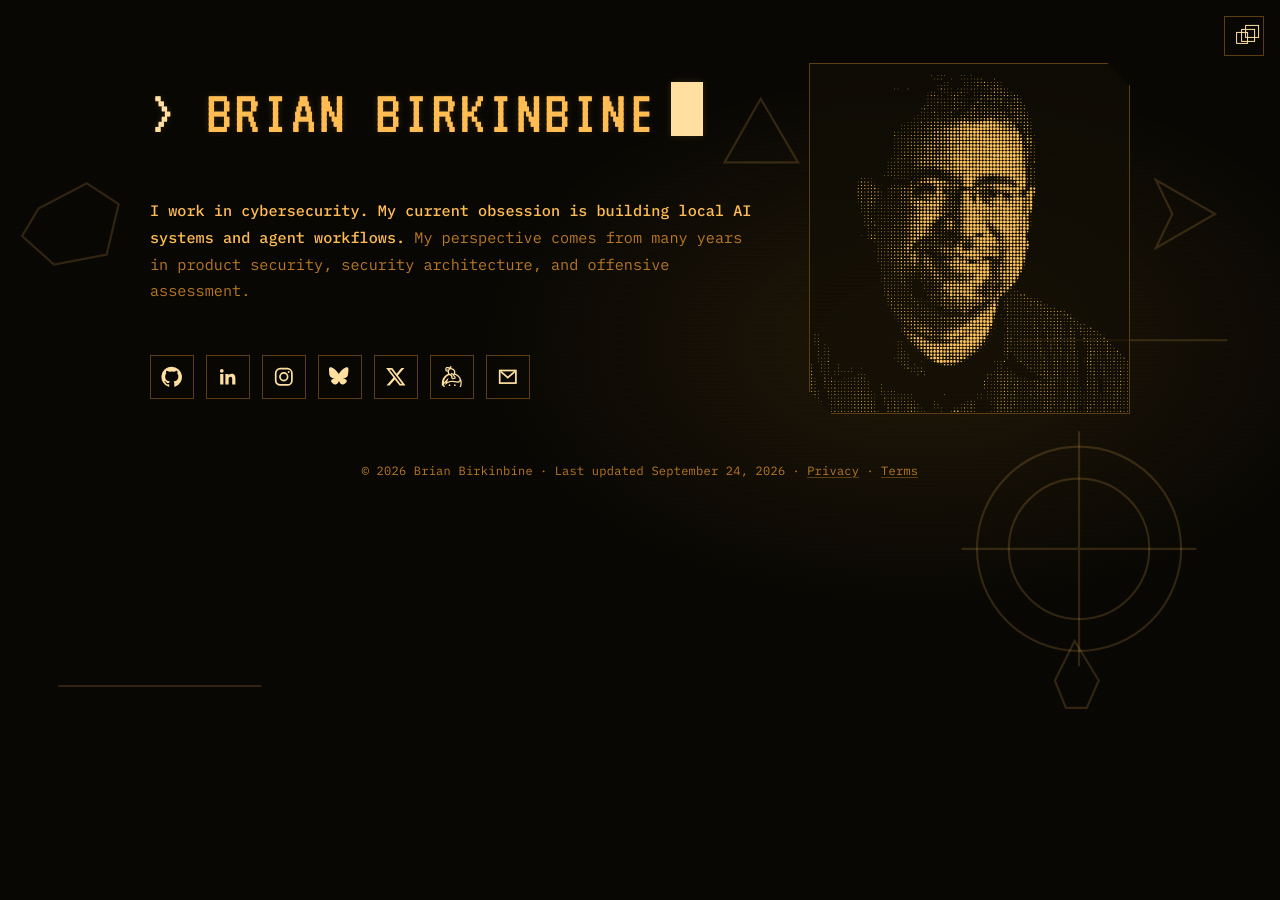
==== commit 0c3b67d5: "Add WOPR theme for JOSHUA unlock" ====
--- a/index.html
+++ b/index.html
@@ -5,17 +5,17 @@
     <meta name="viewport" content="width=device-width, initial-scale=1.0" />
     <link rel="icon" href="/favicon.svg" type="image/svg+xml" />
     <title>Brian Birkinbine | AI Systems, Agents &amp; Cybersecurity</title>
-    <meta name="description" content="Brian Birkinbine works in cybersecurity and is currently focused on building local AI systems and agent workflows, informed by 20+ years in product security, security architecture, and offensive assessment." />
+    <meta name="description" content="Brian Birkinbine works in cybersecurity and is currently focused on building local AI systems and agent workflows, informed by many years in product security, security architecture, and offensive assessment." />
     <link rel="canonical" href="https://brianbirkinbine.com/" />
     <meta property="og:type" content="profile" />
     <meta property="og:locale" content="en_US" />
     <meta property="og:site_name" content="Brian Birkinbine" />
     <meta property="og:title" content="Brian Birkinbine | AI Systems, Agents &amp; Cybersecurity" />
-    <meta property="og:description" content="Working in cybersecurity, currently focused on building local AI systems and agent workflows, with 20+ years in product security, security architecture, and offensive assessment." />
+    <meta property="og:description" content="Working in cybersecurity, currently focused on building local AI systems and agent workflows, with many years in product security, security architecture, and offensive assessment." />
     <meta property="og:url" content="https://brianbirkinbine.com/" />
     <meta name="twitter:card" content="summary" />
     <meta name="twitter:title" content="Brian Birkinbine | AI Systems, Agents &amp; Cybersecurity" />
-    <meta name="twitter:description" content="Working in cybersecurity, currently focused on building local AI systems and agent workflows, with 20+ years in product security, security architecture, and offensive assessment." />
+    <meta name="twitter:description" content="Working in cybersecurity, currently focused on building local AI systems and agent workflows, with many years in product security, security architecture, and offensive assessment." />
     <script type="application/ld+json">
       {
         "@context": "https://schema.org",
@@ -40,7 +40,7 @@
             "name": "Brian Birkinbine",
             "url": "https://brianbirkinbine.com/",
             "jobTitle": "Senior Cybersecurity Practitioner",
-            "description": "Works in cybersecurity and is currently focused on building local AI systems and agent workflows, informed by 20+ years in product security, security architecture, and offensive assessment.",
+            "description": "Works in cybersecurity and is currently focused on building local AI systems and agent workflows, informed by many years in product security, security architecture, and offensive assessment.",
             "sameAs": [
               "https://github.com/bbirkinbine",
               "https://www.linkedin.com/in/brianbirkinbine/",
@@ -60,10 +60,10 @@
       rel="stylesheet"
     />
     <!-- The cursor is waiting. Some passwords are names. Some codes begin with two steps up. -->
-    <script src="theme.js?v=20260924-3"></script>
-    <script type="module" src="easter-egg.mjs?v=20260924-12"></script>
+    <script src="theme.js?v=20260924-5"></script>
+    <script type="module" src="easter-egg.mjs?v=20260924-18"></script>
     <script type="module" src="dot-portrait.mjs?v=20260923-1"></script>
-    <link rel="stylesheet" href="styles.css?v=20260924-5" />
+    <link rel="stylesheet" href="styles.css?v=20260924-6" />
   </head>
   <body class="home-page terminal">
     <button class="style-toggle" type="button" aria-label="Switch visual style" title="Switch visual style">
@@ -92,6 +92,50 @@
         </svg>
       </div>
 
+      <div class="wopr-defense" aria-hidden="true">
+        <div class="wopr-status-line">
+          <span>WOPR // NORAD</span>
+          <span class="wopr-defcon">DEFCON 5</span>
+        </div>
+        <svg class="wopr-radar" viewBox="0 0 720 210" role="presentation">
+          <g class="wopr-grid">
+            <path d="M0 35H720M0 70H720M0 105H720M0 140H720M0 175H720" />
+            <path d="M60 0V210M120 0V210M180 0V210M240 0V210M300 0V210M360 0V210M420 0V210M480 0V210M540 0V210M600 0V210M660 0V210" />
+          </g>
+          <g class="wopr-map">
+            <path d="M56 70 77 48 114 45 132 60 156 60 173 76 163 94 178 107 153 117 140 139 113 131 98 112 72 106 60 91Z" />
+            <path d="M168 119 186 128 195 151 186 174 171 193 158 181 163 155 153 137Z" />
+            <path d="M306 58 333 43 361 49 380 41 406 53 431 51 449 68 476 73 493 94 478 108 451 105 440 126 418 123 403 103 384 97 371 113 347 109 338 88 315 82Z" />
+            <path d="M371 117 398 121 417 142 409 170 391 194 370 183 361 154Z" />
+            <path d="M515 143 542 132 566 143 579 161 560 178 526 174 508 158Z" />
+          </g>
+          <g class="wopr-range-rings">
+            <circle cx="360" cy="105" r="38" />
+            <circle cx="360" cy="105" r="72" />
+            <circle cx="360" cy="105" r="102" />
+            <path d="M258 105H462M360 3V207" />
+          </g>
+          <g class="wopr-trajectories">
+            <path d="M78 18Q265 20 360 105" />
+            <path d="M646 12Q494 28 360 105" />
+            <path d="M698 72Q526 64 440 142" />
+          </g>
+          <g class="wopr-targets">
+            <circle cx="360" cy="105" r="5" />
+            <circle cx="440" cy="142" r="4" />
+            <circle cx="122" cy="92" r="4" />
+          </g>
+        </svg>
+        <div class="wopr-city-status">
+          <span>SEA <b>READY</b></span>
+          <span>SFO <b>READY</b></span>
+          <span>CHI <b>READY</b></span>
+          <span>NYC <b>READY</b></span>
+          <span>DC <b>READY</b></span>
+          <span>MIA <b>READY</b></span>
+        </div>
+      </div>
+
       <figure class="dot-portrait" role="img" aria-label="Halftone portrait of Brian Birkinbine">
         <canvas data-dot-portrait aria-hidden="true"></canvas>
       </figure>
@@ -103,7 +147,7 @@
 
       <p class="profile-intro">
         <span class="profile-intro-lede">I work in cybersecurity. My current obsession is building local AI systems and agent workflows.</span>
-        My perspective comes from 20+ years in product security, security architecture, and offensive assessment.
+        My perspective comes from many years in product security, security architecture, and offensive assessment.
       </p>
 
       <nav class="profile-links" aria-label="Social and professional profiles">
--- a/styles.css
+++ b/styles.css
@@ -82,6 +82,19 @@
   --portrait-dot: #3cbcfc;
 }
 
+:root[data-style="wopr"] {
+  --background: #050200;
+  --surface: #100600;
+  --text: #ffc15a;
+  --muted: #c46a24;
+  --line: #79310e;
+  --accent: #ff3b1f;
+  --accent-ink: #160200;
+  --glow: 0 0 10px rgba(255, 139, 37, 0.28);
+  --scanline: rgba(255, 151, 36, 0.045);
+  --portrait-dot: #ff9f32;
+}
+
 * {
   box-sizing: border-box;
   text-rendering: geometricprecision;
@@ -320,7 +333,8 @@
 }
 
 .origin-flight,
-.origin-power-meter {
+.origin-power-meter,
+.wopr-defense {
   display: none;
 }
 
@@ -886,10 +900,213 @@
   background: #f07818;
 }
 
+/* WOPR: original NORAD command-room graphics inspired by WarGames-era displays. */
+:root[data-style="wopr"] body {
+  overflow-x: hidden;
+  background:
+    radial-gradient(circle at 50% 34%, rgba(166, 47, 8, 0.14), transparent 38%),
+    #050200;
+}
+
+:root[data-style="wopr"] body::after {
+  position: fixed;
+  z-index: 0;
+  inset: 0;
+  pointer-events: none;
+  content: "";
+  background-image:
+    linear-gradient(rgba(255, 119, 28, 0.035) 1px, transparent 1px),
+    linear-gradient(90deg, rgba(255, 119, 28, 0.035) 1px, transparent 1px),
+    radial-gradient(circle at 50% 50%, transparent 0 29%, rgba(255, 82, 24, 0.055) 29.4% 29.8%, transparent 30.2% 100%);
+  background-size: 36px 36px, 36px 36px, 100% 100%;
+  opacity: 0.85;
+}
+
+:root[data-style="wopr"] .home {
+  display: grid;
+  grid-template-areas:
+    "title portrait"
+    "intro portrait"
+    "links portrait"
+    "defense defense";
+  grid-template-columns: minmax(0, 1.5fr) minmax(12rem, 0.62fr);
+  gap: 0.8rem 2rem;
+  align-items: center;
+  width: min(100%, 980px);
+  padding: 1.25rem;
+  border: 1px solid #8d3d14;
+  border-top: 5px solid #ff3b1f;
+  background: rgba(10, 3, 0, 0.94);
+  box-shadow: 0 0 0 4px #210a02, 0 0 32px rgba(255, 61, 24, 0.12);
+  text-align: left;
+}
+
+:root[data-style="wopr"] .home::before {
+  position: absolute;
+  top: -0.1rem;
+  right: 1rem;
+  padding: 0.1rem 0.55rem;
+  color: #ffd289;
+  background: #a8230f;
+  content: "STRATEGIC AIR COMMAND // ONLINE";
+  font-family: "VT323", monospace;
+  font-size: 0.95rem;
+  letter-spacing: 0.08em;
+}
+
+:root[data-style="wopr"] .home h1 {
+  grid-area: title;
+  align-self: end;
+  color: #ffd289;
+  font-size: clamp(2.5rem, 5.2vw, 4rem);
+  letter-spacing: 0.09em;
+  text-align: left;
+}
+
+:root[data-style="wopr"] .prompt-mark,
+:root[data-style="wopr"] .terminal-cursor {
+  color: #ff3b1f;
+  background: #ff3b1f;
+}
+
+:root[data-style="wopr"] .dot-portrait {
+  grid-area: portrait;
+  width: 100%;
+  margin: 0;
+  padding: 0.45rem;
+  border: 1px solid #8d3d14;
+  border-bottom: 4px solid #ff3b1f;
+  background: #080200;
+  box-shadow: inset 0 0 22px rgba(255, 105, 24, 0.09);
+}
+
+:root[data-style="wopr"] .profile-intro {
+  grid-area: intro;
+  width: 100%;
+  margin: 0;
+}
+
+:root[data-style="wopr"] .profile-links {
+  grid-area: links;
+  justify-content: flex-start;
+  margin-top: 0.3rem;
+}
+
+:root[data-style="wopr"] .profile-links a {
+  color: #ffc15a;
+  border-color: #79310e;
+  background: #080200;
+}
+
+:root[data-style="wopr"] .profile-links a:hover,
+:root[data-style="wopr"] .profile-links a:focus-visible {
+  color: #160200;
+  border-color: #ff3b1f;
+  background: #ff3b1f;
+}
+
+:root[data-style="wopr"] .wopr-defense {
+  grid-area: defense;
+  display: block;
+  margin-top: 0.65rem;
+  border: 1px solid #8d3d14;
+  background: #060200;
+  overflow: hidden;
+}
+
+:root[data-style="wopr"] .wopr-status-line,
+:root[data-style="wopr"] .wopr-city-status {
+  display: flex;
+  align-items: center;
+  justify-content: space-between;
+  gap: 0.75rem;
+  padding: 0.35rem 0.6rem;
+  color: #ffb33f;
+  font-family: "VT323", monospace;
+  font-size: 1.05rem;
+  letter-spacing: 0.09em;
+  line-height: 1;
+}
+
+:root[data-style="wopr"] .wopr-status-line {
+  border-bottom: 1px solid #79310e;
+}
+
+:root[data-style="wopr"] .wopr-defcon {
+  color: #ffd289;
+  background: #a8230f;
+  padding: 0.18rem 0.5rem;
+  animation: wopr-alert 1.4s steps(2, end) infinite;
+}
+
+:root[data-style="wopr"] .wopr-radar {
+  display: block;
+  width: 100%;
+  height: clamp(7rem, 17vw, 11rem);
+}
+
+:root[data-style="wopr"] .wopr-grid {
+  fill: none;
+  stroke: #783311;
+  stroke-width: 1;
+  opacity: 0.48;
+}
+
+:root[data-style="wopr"] .wopr-map {
+  fill: rgba(160, 63, 15, 0.18);
+  stroke: #e28427;
+  stroke-width: 2;
+}
+
+:root[data-style="wopr"] .wopr-range-rings {
+  fill: none;
+  stroke: #ff9f32;
+  stroke-width: 1.5;
+  opacity: 0.5;
+}
+
+:root[data-style="wopr"] .wopr-trajectories {
+  fill: none;
+  stroke: #ff3b1f;
+  stroke-width: 3;
+  stroke-dasharray: 7 8;
+  animation: wopr-trajectory 1.2s linear infinite;
+}
+
+:root[data-style="wopr"] .wopr-targets {
+  fill: #ffd289;
+  stroke: #ff3b1f;
+  stroke-width: 2;
+}
+
+:root[data-style="wopr"] .wopr-city-status {
+  flex-wrap: wrap;
+  border-top: 1px solid #79310e;
+  font-size: 0.9rem;
+}
+
+:root[data-style="wopr"] .wopr-city-status b {
+  color: #ffd289;
+  font-weight: 400;
+}
+
+@keyframes wopr-alert {
+  50% {
+    background: #5c1609;
+  }
+}
+
+@keyframes wopr-trajectory {
+  to {
+    stroke-dashoffset: -30;
+  }
+}
+
 @media (max-width: 760px) {
   :root[data-style="arcade-night"] .home,
   :root[data-style="vector-field"] .home,
-  :root[data-style="origin-code"] .home {
+  :root[data-style="origin-code"] .home,
+  :root[data-style="wopr"] .home {
     display: block;
     width: min(100%, 700px);
     text-align: center;
@@ -897,26 +1114,30 @@
 
   :root[data-style="arcade-night"] .dot-portrait,
   :root[data-style="vector-field"] .dot-portrait,
-  :root[data-style="origin-code"] .dot-portrait {
+  :root[data-style="origin-code"] .dot-portrait,
+  :root[data-style="wopr"] .dot-portrait {
     width: clamp(12rem, 58vw, 15rem);
     margin: 0 auto 1.1rem;
   }
 
   :root[data-style="arcade-night"] .home h1,
   :root[data-style="vector-field"] .home h1,
-  :root[data-style="origin-code"] .home h1 {
+  :root[data-style="origin-code"] .home h1,
+  :root[data-style="wopr"] .home h1 {
     text-align: center;
   }
 
   :root[data-style="arcade-night"] .profile-intro,
   :root[data-style="vector-field"] .profile-intro,
-  :root[data-style="origin-code"] .profile-intro {
+  :root[data-style="origin-code"] .profile-intro,
+  :root[data-style="wopr"] .profile-intro {
     margin: 2rem auto 0;
   }
 
   :root[data-style="arcade-night"] .profile-links,
   :root[data-style="vector-field"] .profile-links,
-  :root[data-style="origin-code"] .profile-links {
+  :root[data-style="origin-code"] .profile-links,
+  :root[data-style="wopr"] .profile-links {
     justify-content: center;
     margin-top: 1.3rem;
   }
@@ -946,6 +1167,28 @@
   :root[data-style="origin-code"] .origin-power-meter {
     grid-template-columns: repeat(3, minmax(0, 1fr));
     margin-top: 1rem;
+  }
+
+  :root[data-style="wopr"] .home {
+    padding: 1rem 0.75rem 0.75rem;
+  }
+
+  :root[data-style="wopr"] .home::before {
+    right: 0.65rem;
+    font-size: 0.8rem;
+  }
+
+  :root[data-style="wopr"] .wopr-defense {
+    margin-top: 1.1rem;
+  }
+
+  :root[data-style="wopr"] .wopr-radar {
+    height: 7.5rem;
+  }
+
+  :root[data-style="wopr"] .wopr-city-status {
+    justify-content: center;
+    gap: 0.4rem 0.9rem;
   }
 }
 
@@ -968,7 +1211,9 @@
   }
 
   :root[data-style="origin-code"] body::after,
-  :root[data-style="origin-code"] .origin-ship {
+  :root[data-style="origin-code"] .origin-ship,
+  :root[data-style="wopr"] .wopr-defcon,
+  :root[data-style="wopr"] .wopr-trajectories {
     animation: none;
   }
 }
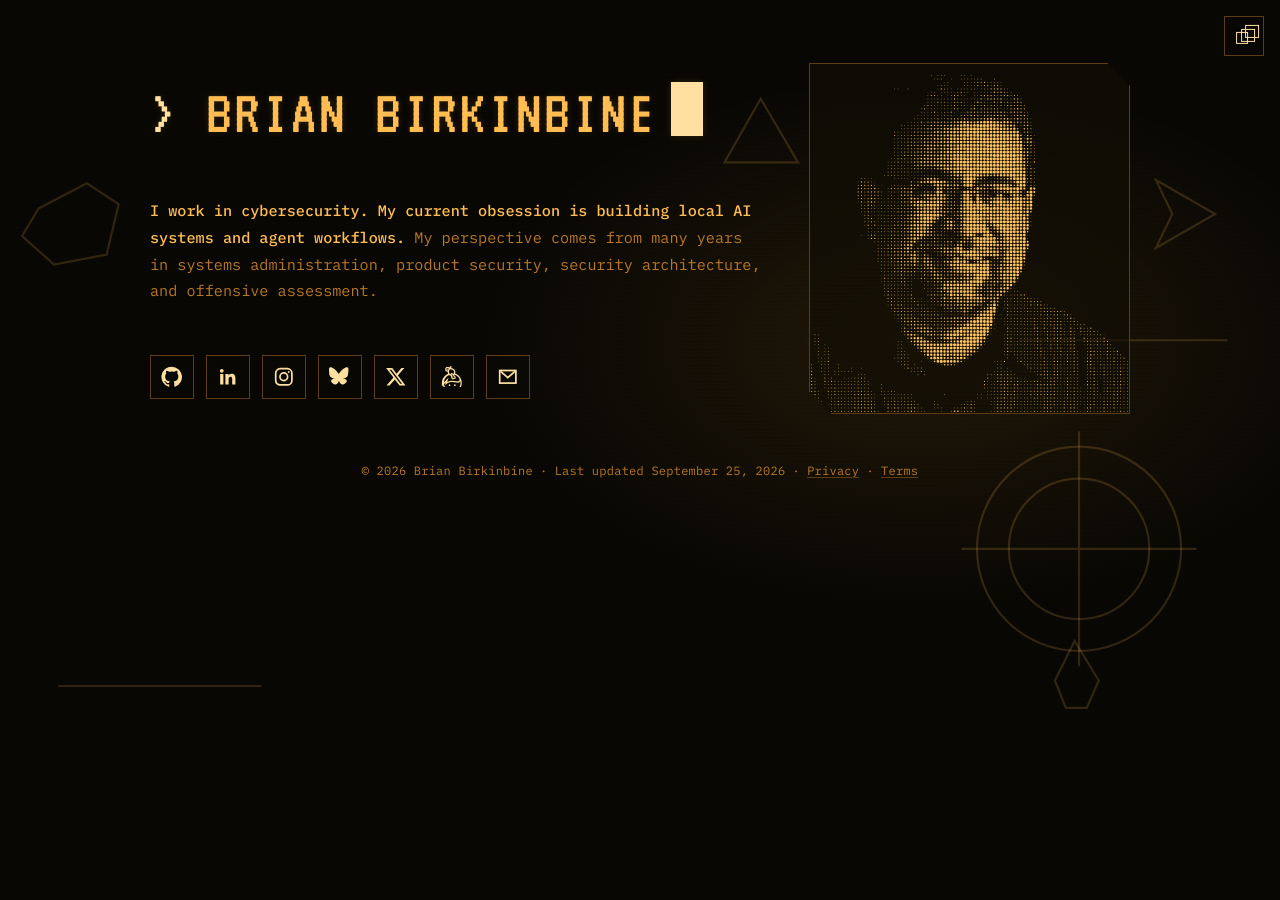
==== commit 1fd1ba04: "Add systems administration to profile copy" ====
--- a/index.html
+++ b/index.html
@@ -5,17 +5,17 @@
     <meta name="viewport" content="width=device-width, initial-scale=1.0" />
     <link rel="icon" href="/favicon.svg" type="image/svg+xml" />
     <title>Brian Birkinbine | AI Systems, Agents &amp; Cybersecurity</title>
-    <meta name="description" content="Brian Birkinbine works in cybersecurity and is currently focused on building local AI systems and agent workflows, informed by many years in product security, security architecture, and offensive assessment." />
+    <meta name="description" content="Brian Birkinbine works in cybersecurity and is currently focused on building local AI systems and agent workflows, informed by many years in systems administration, product security, security architecture, and offensive assessment." />
     <link rel="canonical" href="https://brianbirkinbine.com/" />
     <meta property="og:type" content="profile" />
     <meta property="og:locale" content="en_US" />
     <meta property="og:site_name" content="Brian Birkinbine" />
     <meta property="og:title" content="Brian Birkinbine | AI Systems, Agents &amp; Cybersecurity" />
-    <meta property="og:description" content="Working in cybersecurity, currently focused on building local AI systems and agent workflows, with many years in product security, security architecture, and offensive assessment." />
+    <meta property="og:description" content="Working in cybersecurity, currently focused on building local AI systems and agent workflows, with many years in systems administration, product security, security architecture, and offensive assessment." />
     <meta property="og:url" content="https://brianbirkinbine.com/" />
     <meta name="twitter:card" content="summary" />
     <meta name="twitter:title" content="Brian Birkinbine | AI Systems, Agents &amp; Cybersecurity" />
-    <meta name="twitter:description" content="Working in cybersecurity, currently focused on building local AI systems and agent workflows, with many years in product security, security architecture, and offensive assessment." />
+    <meta name="twitter:description" content="Working in cybersecurity, currently focused on building local AI systems and agent workflows, with many years in systems administration, product security, security architecture, and offensive assessment." />
     <script type="application/ld+json">
       {
         "@context": "https://schema.org",
@@ -40,7 +40,7 @@
             "name": "Brian Birkinbine",
             "url": "https://brianbirkinbine.com/",
             "jobTitle": "Senior Cybersecurity Practitioner",
-            "description": "Works in cybersecurity and is currently focused on building local AI systems and agent workflows, informed by many years in product security, security architecture, and offensive assessment.",
+            "description": "Works in cybersecurity and is currently focused on building local AI systems and agent workflows, informed by many years in systems administration, product security, security architecture, and offensive assessment.",
             "sameAs": [
               "https://github.com/bbirkinbine",
               "https://www.linkedin.com/in/brianbirkinbine/",
@@ -147,7 +147,7 @@
 
       <p class="profile-intro">
         <span class="profile-intro-lede">I work in cybersecurity. My current obsession is building local AI systems and agent workflows.</span>
-        My perspective comes from many years in product security, security architecture, and offensive assessment.
+        My perspective comes from many years in systems administration, product security, security architecture, and offensive assessment.
       </p>
 
       <nav class="profile-links" aria-label="Social and professional profiles">
@@ -203,7 +203,7 @@
     <footer class="site-footer">
       <span>&copy; 2026 Brian Birkinbine</span>
       <span aria-hidden="true">&middot;</span>
-      <span>Last updated <time datetime="2026-09-24">September 24, 2026</time></span>
+      <span>Last updated <time datetime="2026-09-25">September 25, 2026</time></span>
       <span aria-hidden="true">&middot;</span>
       <a href="/privacy.html">Privacy</a>
       <span aria-hidden="true">&middot;</span>
